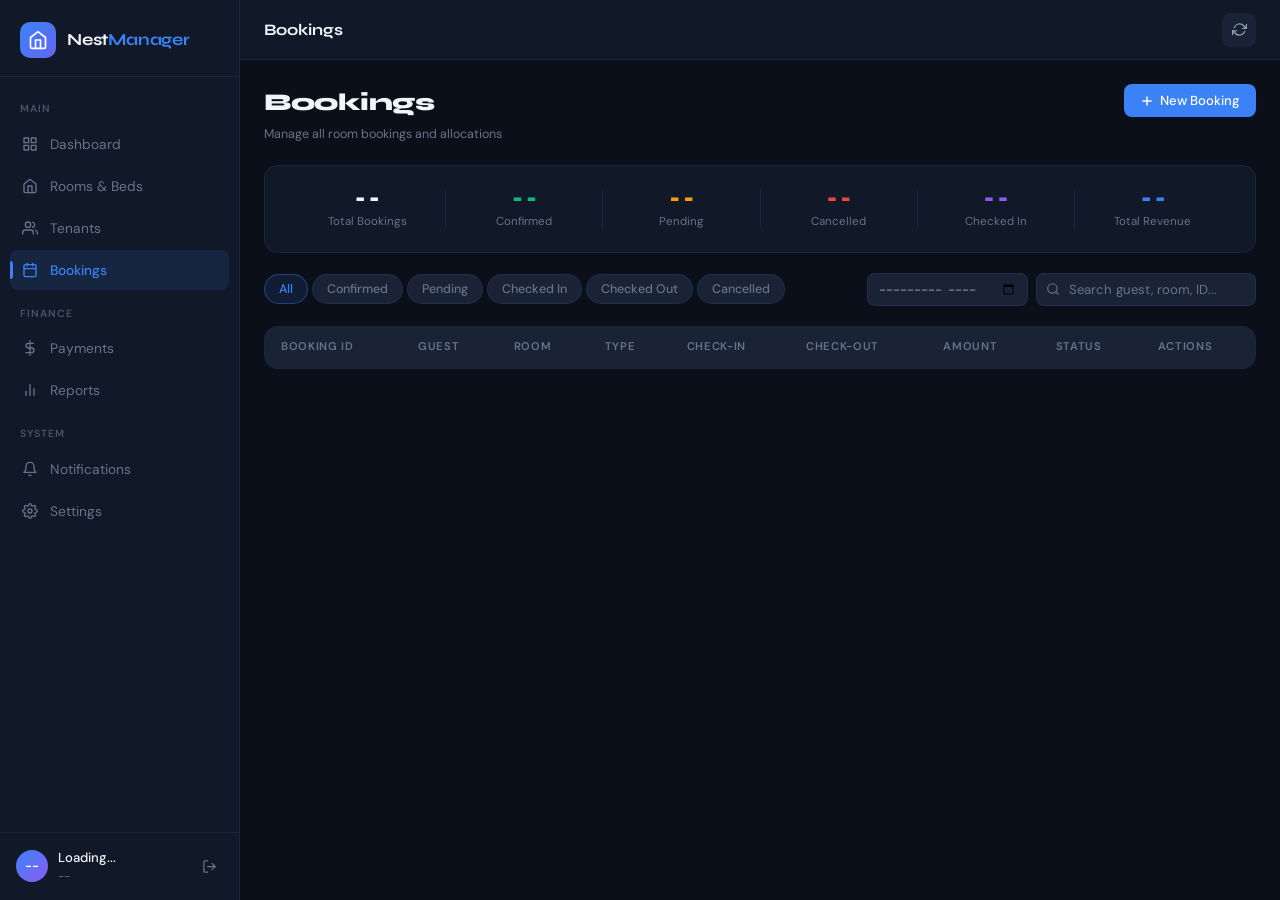
==== nestmanager_frontend/pages/bookings/bookings.html @ 29ba8f21 "Locally working" ====
<!DOCTYPE html>
<html lang="en">
<head>
  <meta charset="UTF-8" />
  <meta name="viewport" content="width=device-width, initial-scale=1.0" />
  <title>NestManager — Bookings</title>
  <link rel="preconnect" href="https://fonts.googleapis.com" />
  <link rel="preconnect" href="https://fonts.gstatic.com" crossorigin />
  <link href="https://fonts.googleapis.com/css2?family=Syne:wght@400;600;700;800&family=DM+Sans:wght@300;400;500&display=swap" rel="stylesheet" />
  <link rel="stylesheet" href="bookings.css" />
</head>
<body>

  <!-- ===================== SIDEBAR ===================== -->
  <aside class="sidebar" id="sidebar">
    <div class="sidebar-top">
      <div class="sidebar-logo">
        <div class="logo-icon">
          <svg width="20" height="20" viewBox="0 0 24 24" fill="none" stroke="currentColor" stroke-width="2" stroke-linecap="round" stroke-linejoin="round">
            <path d="M3 9l9-7 9 7v11a2 2 0 0 1-2 2H5a2 2 0 0 1-2-2z"/>
            <polyline points="9 22 9 12 15 12 15 22"/>
          </svg>
        </div>
        <span class="logo-text">Nest<em>Manager</em></span>
      </div>
      <nav class="sidebar-nav" aria-label="Main navigation">
        <span class="nav-section-label">Main</span>
        <a href="../dashboard/dashboard.html" class="nav-item">
          <span class="nav-icon"><svg width="16" height="16" viewBox="0 0 24 24" fill="none" stroke="currentColor" stroke-width="2" stroke-linecap="round" stroke-linejoin="round"><rect x="3" y="3" width="7" height="7"/><rect x="14" y="3" width="7" height="7"/><rect x="14" y="14" width="7" height="7"/><rect x="3" y="14" width="7" height="7"/></svg></span>
          <span class="nav-label">Dashboard</span>
        </a>
        <a href="../rooms/rooms.html" class="nav-item">
          <span class="nav-icon"><svg width="16" height="16" viewBox="0 0 24 24" fill="none" stroke="currentColor" stroke-width="2" stroke-linecap="round" stroke-linejoin="round"><path d="M3 9l9-7 9 7v11a2 2 0 0 1-2 2H5a2 2 0 0 1-2-2z"/><polyline points="9 22 9 12 15 12 15 22"/></svg></span>
          <span class="nav-label">Rooms &amp; Beds</span>
        </a>
        <a href="../tenants/tenants.html" class="nav-item">
          <span class="nav-icon"><svg width="16" height="16" viewBox="0 0 24 24" fill="none" stroke="currentColor" stroke-width="2" stroke-linecap="round" stroke-linejoin="round"><path d="M17 21v-2a4 4 0 0 0-4-4H5a4 4 0 0 0-4 4v2"/><circle cx="9" cy="7" r="4"/><path d="M23 21v-2a4 4 0 0 0-3-3.87"/><path d="M16 3.13a4 4 0 0 1 0 7.75"/></svg></span>
          <span class="nav-label">Tenants</span>
        </a>
        <a href="bookings.html" class="nav-item active">
          <span class="nav-icon"><svg width="16" height="16" viewBox="0 0 24 24" fill="none" stroke="currentColor" stroke-width="2" stroke-linecap="round" stroke-linejoin="round"><rect x="3" y="4" width="18" height="18" rx="2" ry="2"/><line x1="16" y1="2" x2="16" y2="6"/><line x1="8" y1="2" x2="8" y2="6"/><line x1="3" y1="10" x2="21" y2="10"/></svg></span>
          <span class="nav-label">Bookings</span>
        </a>
        <span class="nav-section-label">Finance</span>
        <a href="../payments/payments.html" class="nav-item">
          <span class="nav-icon"><svg width="16" height="16" viewBox="0 0 24 24" fill="none" stroke="currentColor" stroke-width="2" stroke-linecap="round" stroke-linejoin="round"><line x1="12" y1="1" x2="12" y2="23"/><path d="M17 5H9.5a3.5 3.5 0 0 0 0 7h5a3.5 3.5 0 0 1 0 7H6"/></svg></span>
          <span class="nav-label">Payments</span>
        </a>
        <a href="../reports/reports.html" class="nav-item">
          <span class="nav-icon"><svg width="16" height="16" viewBox="0 0 24 24" fill="none" stroke="currentColor" stroke-width="2" stroke-linecap="round" stroke-linejoin="round"><line x1="18" y1="20" x2="18" y2="10"/><line x1="12" y1="20" x2="12" y2="4"/><line x1="6" y1="20" x2="6" y2="14"/></svg></span>
          <span class="nav-label">Reports</span>
        </a>
        <span class="nav-section-label">System</span>
        <a href="../notifications/notifications.html" class="nav-item">
          <span class="nav-icon"><svg width="16" height="16" viewBox="0 0 24 24" fill="none" stroke="currentColor" stroke-width="2" stroke-linecap="round" stroke-linejoin="round"><path d="M18 8A6 6 0 0 0 6 8c0 7-3 9-3 9h18s-3-2-3-9"/><path d="M13.73 21a2 2 0 0 1-3.46 0"/></svg></span>
          <span class="nav-label">Notifications</span>
        </a>
        <a href="../settings/settings.html" class="nav-item">
          <span class="nav-icon"><svg width="16" height="16" viewBox="0 0 24 24" fill="none" stroke="currentColor" stroke-width="2" stroke-linecap="round" stroke-linejoin="round"><circle cx="12" cy="12" r="3"/><path d="M19.4 15a1.65 1.65 0 0 0 .33 1.82l.06.06a2 2 0 0 1-2.83 2.83l-.06-.06a1.65 1.65 0 0 0-1.82-.33 1.65 1.65 0 0 0-1 1.51V21a2 2 0 0 1-4 0v-.09A1.65 1.65 0 0 0 9 19.4a1.65 1.65 0 0 0-1.82.33l-.06.06a2 2 0 0 1-2.83-2.83l.06-.06A1.65 1.65 0 0 0 4.68 15a1.65 1.65 0 0 0-1.51-1H3a2 2 0 0 1 0-4h.09A1.65 1.65 0 0 0 4.6 9a1.65 1.65 0 0 0-.33-1.82l-.06-.06a2 2 0 0 1 2.83-2.83l.06.06A1.65 1.65 0 0 0 9 4.68a1.65 1.65 0 0 0 1-1.51V3a2 2 0 0 1 4 0v.09a1.65 1.65 0 0 0 1 1.51 1.65 1.65 0 0 0 1.82-.33l.06-.06a2 2 0 0 1 2.83 2.83l-.06.06A1.65 1.65 0 0 0 19.4 9a1.65 1.65 0 0 0 1.51 1H21a2 2 0 0 1 0 4h-.09a1.65 1.65 0 0 0-1.51 1z"/></svg></span>
          <span class="nav-label">Settings</span>
        </a>
      </nav>
    </div>
    <div class="sidebar-user">
      <div class="user-avatar" id="user-avatar">--</div>
      <div class="user-info">
        <span class="user-name" id="user-name">Loading...</span>
        <span class="user-role" id="user-role">--</span>
      </div>
      <button class="logout-btn" id="logout-btn" title="Sign out" aria-label="Sign out">
        <svg width="15" height="15" viewBox="0 0 24 24" fill="none" stroke="currentColor" stroke-width="2" stroke-linecap="round" stroke-linejoin="round"><path d="M9 21H5a2 2 0 0 1-2-2V5a2 2 0 0 1 2-2h4"/><polyline points="16 17 21 12 16 7"/><line x1="21" y1="12" x2="9" y2="12"/></svg>
      </button>
    </div>
  </aside>

  <div class="sidebar-overlay" id="sidebar-overlay"></div>

  <!-- ===================== MAIN ===================== -->
  <div class="main-wrap">

    <header class="topbar">
      <button class="menu-toggle" id="menu-toggle" aria-label="Toggle sidebar">
        <svg width="18" height="18" viewBox="0 0 24 24" fill="none" stroke="currentColor" stroke-width="2" stroke-linecap="round" stroke-linejoin="round"><line x1="3" y1="6" x2="21" y2="6"/><line x1="3" y1="12" x2="21" y2="12"/><line x1="3" y1="18" x2="21" y2="18"/></svg>
      </button>
      <div class="topbar-title">Bookings</div>
      <div class="topbar-right">
        <div class="topbar-date" id="topbar-date"></div>
        <button class="topbar-icon-btn" id="refresh-btn" title="Refresh" aria-label="Refresh bookings">
          <svg width="15" height="15" viewBox="0 0 24 24" fill="none" stroke="currentColor" stroke-width="2" stroke-linecap="round" stroke-linejoin="round"><polyline points="23 4 23 10 17 10"/><polyline points="1 20 1 14 7 14"/><path d="M3.51 9a9 9 0 0 1 14.85-3.36L23 10M1 14l4.64 4.36A9 9 0 0 0 20.49 15"/></svg>
        </button>
      </div>
    </header>

    <main class="main-content">

      <!-- Page header -->
      <div class="page-header">
        <div>
          <h1 class="page-title">Bookings</h1>
          <p class="page-sub" id="page-sub">Manage all room bookings and allocations</p>
        </div>
        <button class="btn btn-primary" id="add-booking-btn">
          <svg width="14" height="14" viewBox="0 0 24 24" fill="none" stroke="currentColor" stroke-width="2.5" stroke-linecap="round" stroke-linejoin="round"><line x1="12" y1="5" x2="12" y2="19"/><line x1="5" y1="12" x2="19" y2="12"/></svg>
          New Booking
        </button>
      </div>

      <!-- Summary strip -->
      <div class="summary-strip">
        <div class="summary-item">
          <span class="summary-value" id="sum-total">--</span>
          <span class="summary-label">Total Bookings</span>
        </div>
        <div class="summary-divider"></div>
        <div class="summary-item">
          <span class="summary-value summary-value--green" id="sum-confirmed">--</span>
          <span class="summary-label">Confirmed</span>
        </div>
        <div class="summary-divider"></div>
        <div class="summary-item">
          <span class="summary-value summary-value--yellow" id="sum-pending">--</span>
          <span class="summary-label">Pending</span>
        </div>
        <div class="summary-divider"></div>
        <div class="summary-item">
          <span class="summary-value summary-value--red" id="sum-cancelled">--</span>
          <span class="summary-label">Cancelled</span>
        </div>
        <div class="summary-divider"></div>
        <div class="summary-item">
          <span class="summary-value summary-value--purple" id="sum-checkedin">--</span>
          <span class="summary-label">Checked In</span>
        </div>
        <div class="summary-divider"></div>
        <div class="summary-item">
          <span class="summary-value summary-value--blue" id="sum-revenue">--</span>
          <span class="summary-label">Total Revenue</span>
        </div>
      </div>

      <!-- Toolbar -->
      <div class="toolbar">
        <div class="filters">
          <button class="filter-btn active" data-filter="ALL">All</button>
          <button class="filter-btn" data-filter="CONFIRMED">Confirmed</button>
          <button class="filter-btn" data-filter="PENDING">Pending</button>
          <button class="filter-btn" data-filter="CHECKED_IN">Checked In</button>
          <button class="filter-btn" data-filter="CHECKED_OUT">Checked Out</button>
          <button class="filter-btn" data-filter="CANCELLED">Cancelled</button>
        </div>
        <div class="toolbar-right">
          <input type="month" id="month-filter" class="filter-select" aria-label="Filter by month" />
          <div class="search-wrap">
            <svg class="search-icon" width="14" height="14" viewBox="0 0 24 24" fill="none" stroke="currentColor" stroke-width="2" stroke-linecap="round" stroke-linejoin="round"><circle cx="11" cy="11" r="8"/><line x1="21" y1="21" x2="16.65" y2="16.65"/></svg>
            <input type="text" id="search-input" class="search-input" placeholder="Search guest, room, ID..." aria-label="Search bookings" />
          </div>
        </div>
      </div>

      <!-- Bookings table -->
      <div class="table-panel">
        <table class="bookings-table">
          <thead>
            <tr>
              <th>Booking ID</th>
              <th>Guest</th>
              <th>Room</th>
              <th>Type</th>
              <th>Check-in</th>
              <th>Check-out</th>
              <th>Amount</th>
              <th>Status</th>
              <th>Actions</th>
            </tr>
          </thead>
          <tbody id="bookings-tbody"></tbody>
        </table>

        <!-- Empty state -->
        <div class="empty-state hidden" id="empty-state">
          <div class="empty-icon">
            <svg width="44" height="44" viewBox="0 0 24 24" fill="none" stroke="currentColor" stroke-width="1" stroke-linecap="round" stroke-linejoin="round"><rect x="3" y="4" width="18" height="18" rx="2" ry="2"/><line x1="16" y1="2" x2="16" y2="6"/><line x1="8" y1="2" x2="8" y2="6"/><line x1="3" y1="10" x2="21" y2="10"/></svg>
          </div>
          <h3 class="empty-title">No bookings found</h3>
          <p class="empty-sub">Try adjusting your filters or create a new booking.</p>
          <button class="btn btn-primary" id="empty-add-btn">New Booking</button>
        </div>
      </div>

    </main>
  </div>

  <!-- ===================== ADD / EDIT BOOKING MODAL ===================== -->
  <div class="modal-overlay" id="booking-modal" role="dialog" aria-modal="true" aria-labelledby="modal-title">
    <div class="modal">
      <div class="modal-header">
        <h2 class="modal-title" id="modal-title">New Booking</h2>
        <button class="modal-close" id="modal-close" aria-label="Close modal">
          <svg width="16" height="16" viewBox="0 0 24 24" fill="none" stroke="currentColor" stroke-width="2" stroke-linecap="round" stroke-linejoin="round"><line x1="18" y1="6" x2="6" y2="18"/><line x1="6" y1="6" x2="18" y2="18"/></svg>
        </button>
      </div>
      <div class="modal-body">
        <form id="booking-form" novalidate>
          <input type="hidden" id="booking-id" />

          <!-- Guest Info -->
          <div class="form-section-label">Guest Information</div>
          <div class="form-grid">
            <div class="field-group">
              <label class="field-label" for="f-guest-name">Guest Name <span class="required">*</span></label>
              <input type="text" id="f-guest-name" class="field-input" placeholder="Full name" required />
              <span class="field-error" id="err-guest-name"></span>
            </div>
            <div class="field-group">
              <label class="field-label" for="f-guest-phone">Phone <span class="required">*</span></label>
              <input type="tel" id="f-guest-phone" class="field-input" placeholder="+91 XXXXX XXXXX" required />
              <span class="field-error" id="err-guest-phone"></span>
            </div>
            <div class="field-group">
              <label class="field-label" for="f-guest-email">Email</label>
              <input type="email" id="f-guest-email" class="field-input" placeholder="email@example.com" />
            </div>
            <div class="field-group">
              <label class="field-label" for="f-guests-count">No. of Guests</label>
              <input type="number" id="f-guests-count" class="field-input" placeholder="1" min="1" max="10" value="1" />
            </div>
          </div>

          <!-- Room & Stay -->
          <div class="form-section-label">Room &amp; Stay Details</div>
          <div class="form-grid">
            <div class="field-group">
              <label class="field-label" for="f-room">Room <span class="required">*</span></label>
              <select id="f-room" class="field-input field-select">
                <option value="">-- Select Room --</option>
              </select>
              <span class="field-error" id="err-room"></span>
            </div>
            <div class="field-group">
              <label class="field-label" for="f-booking-type">Booking Type</label>
              <select id="f-booking-type" class="field-input field-select">
                <option value="MONTHLY">Monthly (Long-term)</option>
                <option value="WEEKLY">Weekly</option>
                <option value="DAILY">Daily (Short-term)</option>
              </select>
            </div>
            <div class="field-group">
              <label class="field-label" for="f-checkin">Check-in Date <span class="required">*</span></label>
              <input type="date" id="f-checkin" class="field-input" required />
              <span class="field-error" id="err-checkin"></span>
            </div>
            <div class="field-group">
              <label class="field-label" for="f-checkout">Check-out Date</label>
              <input type="date" id="f-checkout" class="field-input" />
            </div>
            <div class="field-group">
              <label class="field-label" for="f-amount">Amount (₹) <span class="required">*</span></label>
              <input type="number" id="f-amount" class="field-input" placeholder="e.g. 6000" min="0" required />
              <span class="field-error" id="err-amount"></span>
            </div>
            <div class="field-group">
              <label class="field-label" for="f-advance">Advance Paid (₹)</label>
              <input type="number" id="f-advance" class="field-input" placeholder="e.g. 2000" min="0" />
            </div>
            <div class="field-group">
              <label class="field-label" for="f-status">Status</label>
              <select id="f-status" class="field-input field-select">
                <option value="CONFIRMED">Confirmed</option>
                <option value="PENDING">Pending</option>
                <option value="CHECKED_IN">Checked In</option>
                <option value="CHECKED_OUT">Checked Out</option>
                <option value="CANCELLED">Cancelled</option>
              </select>
            </div>
            <div class="field-group">
              <label class="field-label" for="f-payment-status">Payment Status</label>
              <select id="f-payment-status" class="field-input field-select">
                <option value="UNPAID">Unpaid</option>
                <option value="PARTIAL">Partial</option>
                <option value="PAID">Paid</option>
              </select>
            </div>
          </div>

          <div class="field-group">
            <label class="field-label" for="f-notes">Special Requests / Notes</label>
            <textarea id="f-notes" class="field-textarea" placeholder="Any special requests or notes..."></textarea>
          </div>

          <div class="modal-footer">
            <button type="button" class="btn btn-secondary" id="modal-cancel">Cancel</button>
            <button type="submit" class="btn btn-primary" id="modal-submit">
              <span id="submit-text">Create Booking</span>
              <span class="btn-spinner hidden" id="submit-spinner"></span>
            </button>
          </div>
        </form>
      </div>
    </div>
  </div>

  <!-- ===================== BOOKING DETAIL MODAL ===================== -->
  <div class="modal-overlay" id="detail-modal" role="dialog" aria-modal="true" aria-labelledby="detail-title">
    <div class="modal modal--detail">
      <div class="modal-header">
        <h2 class="modal-title" id="detail-title">Booking Details</h2>
        <button class="modal-close" id="detail-close" aria-label="Close">
          <svg width="16" height="16" viewBox="0 0 24 24" fill="none" stroke="currentColor" stroke-width="2" stroke-linecap="round" stroke-linejoin="round"><line x1="18" y1="6" x2="6" y2="18"/><line x1="6" y1="6" x2="18" y2="18"/></svg>
        </button>
      </div>
      <div class="modal-body" id="detail-body"></div>
    </div>
  </div>

  <!-- ===================== CANCEL CONFIRM MODAL ===================== -->
  <div class="modal-overlay" id="cancel-modal" role="dialog" aria-modal="true">
    <div class="modal modal--sm">
      <div class="modal-header">
        <h2 class="modal-title">Cancel Booking</h2>
        <button class="modal-close" id="cancel-modal-close" aria-label="Close">
          <svg width="16" height="16" viewBox="0 0 24 24" fill="none" stroke="currentColor" stroke-width="2" stroke-linecap="round" stroke-linejoin="round"><line x1="18" y1="6" x2="6" y2="18"/><line x1="6" y1="6" x2="18" y2="18"/></svg>
        </button>
      </div>
      <div class="modal-body">
        <p class="confirm-msg">Are you sure you want to cancel booking <strong id="cancel-booking-id">--</strong> for <strong id="cancel-guest-name">--</strong>? This action cannot be undone.</p>
        <div class="modal-footer">
          <button class="btn btn-secondary" id="cancel-no">Keep Booking</button>
          <button class="btn btn-danger" id="cancel-yes">
            <span id="cancel-text">Cancel Booking</span>
            <span class="btn-spinner hidden" id="cancel-spinner"></span>
          </button>
        </div>
      </div>
    </div>
  </div>

  <!-- Toast -->
  <div class="toast-container" id="toast-container" aria-live="polite"></div>

  <script src="bookings.js"></script>
</body>
</html>
---- nestmanager_frontend/pages/bookings/bookings.css ----
/* ============================================================
   bookings.css — NestManager Bookings Page
   ============================================================ */

:root {
  --bg:          #0b0f1a;
  --surface:     #111827;
  --surface2:    #1a2236;
  --surface3:    #1e2a3a;
  --border:      rgba(99,179,255,0.09);
  --border-hov:  rgba(99,179,255,0.2);

  --accent:      #3b82f6;
  --accent-hov:  #2563eb;
  --accent-dim:  rgba(59,130,246,0.12);

  --green:       #10b981;
  --green-dim:   rgba(16,185,129,0.12);
  --red:         #ef4444;
  --red-dim:     rgba(239,68,68,0.12);
  --yellow:      #f59e0b;
  --yellow-dim:  rgba(245,158,11,0.12);
  --purple:      #8b5cf6;
  --purple-dim:  rgba(139,92,246,0.12);
  --cyan:        #06b6d4;
  --cyan-dim:    rgba(6,182,212,0.12);

  --text:        #f1f5f9;
  --text2:       #94a3b8;
  --text3:       #64748b;
  --text4:       #475569;

  --font-head:   'Syne', sans-serif;
  --font-body:   'DM Sans', sans-serif;
  --sidebar-w:   240px;
  --topbar-h:    60px;
  --radius:      14px;
  --radius-sm:   8px;
  --radius-xs:   6px;
  --shadow:      0 4px 24px rgba(0,0,0,0.4);
  --transition:  0.2s ease;
}

*,*::before,*::after { box-sizing:border-box; margin:0; padding:0; }
html,body { height:100%; }
body { background:var(--bg); color:var(--text); font-family:var(--font-body); font-size:14px; line-height:1.6; display:flex; overflow:auto; }
a { text-decoration:none; color:inherit; }
button { cursor:pointer; font-family:var(--font-body); }
::-webkit-scrollbar { width:5px; height:5px; }
::-webkit-scrollbar-track { background:transparent; }
::-webkit-scrollbar-thumb { background:var(--surface3); border-radius:99px; }

/* ================================================================
   SIDEBAR
   ================================================================ */
.sidebar { width:var(--sidebar-w); min-width:var(--sidebar-w); height:100vh; background:var(--surface); border-right:1px solid var(--border); display:flex; flex-direction:column; position:fixed; left:0; top:0; z-index:200; transition:transform .3s ease; }
.sidebar-top { flex:1; display:flex; flex-direction:column; overflow:hidden; }
.sidebar-logo { display:flex; align-items:center; gap:11px; padding:22px 20px 18px; border-bottom:1px solid var(--border); }
.logo-icon { width:36px; height:36px; background:linear-gradient(135deg,var(--accent),#6366f1); border-radius:10px; display:flex; align-items:center; justify-content:center; color:#fff; flex-shrink:0; }
.logo-text { font-family:var(--font-head); font-size:1.05rem; font-weight:700; letter-spacing:-0.2px; }
.logo-text em { font-style:normal; color:var(--accent); }
.sidebar-nav { flex:1; padding:10px; overflow-y:auto; display:flex; flex-direction:column; gap:2px; }
.nav-section-label { font-size:.65rem; font-weight:600; letter-spacing:.09em; text-transform:uppercase; color:var(--text4); padding:10px 10px 4px; margin-top:4px; }
.nav-item { display:flex; align-items:center; gap:10px; padding:9px 12px; border-radius:var(--radius-sm); color:var(--text3); font-size:.86rem; transition:background var(--transition),color var(--transition); position:relative; }
.nav-item:hover { background:var(--surface2); color:var(--text2); }
.nav-item.active { background:var(--accent-dim); color:var(--accent); font-weight:500; }
.nav-item.active::before { content:''; position:absolute; left:0; top:50%; transform:translateY(-50%); width:3px; height:18px; background:var(--accent); border-radius:0 3px 3px 0; }
.nav-icon { display:flex; align-items:center; width:18px; flex-shrink:0; }
.nav-label { flex:1; }
.sidebar-user { display:flex; align-items:center; gap:10px; padding:14px 16px; border-top:1px solid var(--border); }
.user-avatar { width:32px; height:32px; border-radius:50%; background:linear-gradient(135deg,var(--accent),var(--purple)); display:flex; align-items:center; justify-content:center; font-size:.75rem; font-weight:700; color:#fff; flex-shrink:0; }
.user-info { flex:1; display:flex; flex-direction:column; overflow:hidden; }
.user-name { font-size:.82rem; font-weight:500; color:var(--text); white-space:nowrap; overflow:hidden; text-overflow:ellipsis; }
.user-role { font-size:.72rem; color:var(--text3); }
.logout-btn { background:none; border:none; color:var(--text3); display:flex; align-items:center; padding:6px; border-radius:var(--radius-xs); transition:background var(--transition),color var(--transition); }
.logout-btn:hover { background:var(--red-dim); color:var(--red); }
.sidebar-overlay { display:none; position:fixed; inset:0; background:rgba(0,0,0,.6); z-index:199; backdrop-filter:blur(2px); }
.sidebar-overlay.visible { display:block; }

/* ================================================================
   LAYOUT
   ================================================================ */
.main-wrap { margin-left:var(--sidebar-w); flex:1; display:flex; flex-direction:column; min-height:100vh; overflow:visible; }
.topbar { height:var(--topbar-h); background:var(--surface); border-bottom:1px solid var(--border); display:flex; align-items:center; padding:0 24px; gap:14px; flex-shrink:0; z-index:10; }
.menu-toggle { display:none; background:none; border:none; color:var(--text2); padding:6px; border-radius:var(--radius-xs); transition:background var(--transition); }
.menu-toggle:hover { background:var(--surface2); }
.topbar-title { flex:1; font-family:var(--font-head); font-size:1rem; font-weight:700; color:var(--text); }
.topbar-right { display:flex; align-items:center; gap:8px; }
.topbar-date { font-size:.78rem; color:var(--text3); padding:0 10px; }
.topbar-icon-btn { width:34px; height:34px; background:var(--surface2); border:1px solid var(--border); border-radius:var(--radius-sm); color:var(--text2); display:flex; align-items:center; justify-content:center; border:none; transition:background var(--transition),color var(--transition); }
.topbar-icon-btn:hover { background:var(--surface3); color:var(--text); }
@keyframes spin { to { transform:rotate(360deg); } }
.spinning svg { animation:spin .7s linear infinite; }
.main-content { flex:1; padding:24px; display:flex; flex-direction:column; gap:20px; }

/* ================================================================
   PAGE HEADER
   ================================================================ */
.page-header { display:flex; align-items:flex-start; justify-content:space-between; gap:16px; flex-wrap:wrap; }
.page-title { font-family:var(--font-head); font-size:1.5rem; font-weight:800; letter-spacing:-.5px; }
.page-sub { font-size:.78rem; color:var(--text3); margin-top:3px; }

/* ================================================================
   BUTTONS
   ================================================================ */
.btn { display:inline-flex; align-items:center; gap:6px; padding:8px 16px; border-radius:var(--radius-sm); font-family:var(--font-body); font-size:.82rem; font-weight:500; border:none; transition:background var(--transition),box-shadow var(--transition); cursor:pointer; }
.btn-primary   { background:var(--accent); color:#fff; }
.btn-primary:hover { background:var(--accent-hov); box-shadow:0 4px 16px rgba(59,130,246,.3); }
.btn-secondary { background:var(--surface2); color:var(--text2); border:1px solid var(--border); }
.btn-secondary:hover { background:var(--surface3); color:var(--text); }
.btn-success   { background:var(--green); color:#fff; }
.btn-success:hover { background:#059669; }
.btn-danger    { background:var(--red); color:#fff; }
.btn-danger:hover { background:#dc2626; }
.btn-warning   { background:var(--yellow); color:#1a1a1a; }
.btn-warning:hover { background:#d97706; }
.btn-sm { padding:5px 10px; font-size:.76rem; }
.btn:disabled { opacity:.6; cursor:not-allowed; }
.btn-spinner { width:13px; height:13px; border:2px solid rgba(255,255,255,.3); border-top-color:#fff; border-radius:50%; animation:spin .7s linear infinite; }

/* ================================================================
   SUMMARY STRIP
   ================================================================ */
.summary-strip { display:flex; align-items:center; background:var(--surface); border:1px solid var(--border); border-radius:var(--radius); padding:16px 24px; flex-wrap:wrap; }
.summary-item { display:flex; flex-direction:column; align-items:center; flex:1; min-width:90px; padding:4px 0; }
.summary-value { font-family:var(--font-head); font-size:1.5rem; font-weight:800; color:var(--text); line-height:1; }
.summary-value--green  { color:var(--green); }
.summary-value--yellow { color:var(--yellow); }
.summary-value--red    { color:var(--red); }
.summary-value--purple { color:var(--purple); }
.summary-value--blue   { color:var(--accent); }
.summary-label { font-size:.72rem; color:var(--text3); margin-top:3px; text-align:center; }
.summary-divider { width:1px; height:40px; background:var(--border); flex-shrink:0; }

/* ================================================================
   TOOLBAR
   ================================================================ */
.toolbar { display:flex; align-items:center; justify-content:space-between; gap:12px; flex-wrap:wrap; }
.filters { display:flex; gap:4px; flex-wrap:wrap; }
.filter-btn { padding:6px 14px; border-radius:99px; background:var(--surface2); border:1px solid var(--border); color:var(--text3); font-size:.78rem; font-weight:500; font-family:var(--font-body); transition:all var(--transition); cursor:pointer; }
.filter-btn:hover { border-color:var(--border-hov); color:var(--text2); }
.filter-btn.active { background:var(--accent-dim); border-color:rgba(59,130,246,.4); color:var(--accent); }
.toolbar-right { display:flex; align-items:center; gap:8px; flex-wrap:wrap; }
.filter-select { background:var(--surface2); border:1px solid var(--border); border-radius:var(--radius-sm); color:var(--text2); font-family:var(--font-body); font-size:.82rem; padding:6px 10px; outline:none; cursor:pointer; }
.filter-select option { background:var(--surface2); }
.search-wrap { position:relative; display:flex; align-items:center; }
.search-icon { position:absolute; left:10px; color:var(--text3); pointer-events:none; }
.search-input { background:var(--surface2); border:1px solid var(--border); border-radius:var(--radius-sm); color:var(--text); font-family:var(--font-body); font-size:.82rem; padding:7px 12px 7px 32px; outline:none; width:220px; transition:border-color var(--transition); }
.search-input:focus { border-color:rgba(59,130,246,.5); }
.search-input::placeholder { color:var(--text3); }

/* ================================================================
   TABLE
   ================================================================ */
.table-panel { background:var(--surface); border:1px solid var(--border); border-radius:var(--radius); overflow:hidden; }
.bookings-table { width:100%; border-collapse:collapse; font-size:.83rem; }
.bookings-table th { text-align:left; padding:11px 16px; background:var(--surface2); color:var(--text3); font-size:.7rem; font-weight:600; letter-spacing:.06em; text-transform:uppercase; border-bottom:1px solid var(--border); white-space:nowrap; position:sticky; top:0; z-index:1; }
.bookings-table td { padding:13px 16px; border-bottom:1px solid var(--border); color:var(--text2); vertical-align:middle; }
.bookings-table tr:last-child td { border-bottom:none; }
.bookings-table tbody tr { transition:background var(--transition); cursor:pointer; }
.bookings-table tbody tr:hover td { background:rgba(255,255,255,.025); }

/* Booking ID cell */
.booking-id-cell { font-family:var(--font-head); font-size:.78rem; font-weight:700; color:var(--text3); }

/* Guest cell */
.guest-cell { display:flex; align-items:center; gap:10px; }
.guest-avatar { width:32px; height:32px; border-radius:50%; display:flex; align-items:center; justify-content:center; font-size:.72rem; font-weight:700; color:#fff; flex-shrink:0; }
.guest-name  { font-size:.84rem; font-weight:500; color:var(--text); }
.guest-phone { font-size:.72rem; color:var(--text3); margin-top:1px; }

/* Room badge */
.room-badge { display:inline-flex; align-items:center; background:var(--accent-dim); color:var(--accent); border-radius:6px; padding:3px 9px; font-size:.74rem; font-weight:600; }

/* Booking type badge */
.type-badge { font-size:.68rem; font-weight:600; padding:2px 8px; border-radius:99px; }
.type-badge--monthly { background:var(--purple-dim); color:#a78bfa; }
.type-badge--weekly  { background:var(--cyan-dim);   color:#22d3ee; }
.type-badge--daily   { background:var(--yellow-dim); color:#fbbf24; }

/* Status badge */
.status-badge { font-size:.66rem; font-weight:700; padding:3px 9px; border-radius:99px; text-transform:uppercase; letter-spacing:.04em; white-space:nowrap; }
.status-badge--confirmed   { background:var(--green-dim);  color:#34d399; }
.status-badge--pending     { background:var(--yellow-dim); color:#fbbf24; }
.status-badge--checked-in  { background:var(--accent-dim); color:#60a5fa; }
.status-badge--checked-out { background:var(--surface3);   color:var(--text3); }
.status-badge--cancelled   { background:var(--red-dim);    color:#f87171; }

/* Payment badge */
.pay-badge { font-size:.65rem; font-weight:600; padding:2px 7px; border-radius:4px; margin-left:4px; }
.pay-badge--paid    { background:var(--green-dim);  color:#34d399; }
.pay-badge--partial { background:var(--yellow-dim); color:#fbbf24; }
.pay-badge--unpaid  { background:var(--red-dim);    color:#f87171; }

/* Table actions */
.table-actions { display:flex; gap:5px; flex-wrap:nowrap; }

/* ================================================================
   EMPTY STATE
   ================================================================ */
.empty-state { display:flex; flex-direction:column; align-items:center; justify-content:center; padding:64px 20px; text-align:center; gap:12px; }
.empty-icon { color:var(--text4); margin-bottom:4px; }
.empty-title { font-family:var(--font-head); font-size:1.05rem; font-weight:700; color:var(--text2); }
.empty-sub { font-size:.84rem; color:var(--text3); }

/* ================================================================
   MODALS
   ================================================================ */
.modal-overlay { display:none; position:fixed; inset:0; background:rgba(0,0,0,.7); z-index:300; align-items:center; justify-content:center; padding:20px; backdrop-filter:blur(4px); }
.modal-overlay.open { display:flex; }
.modal { background:var(--surface); border:1px solid var(--border); border-radius:16px; width:100%; max-width:580px; max-height:90vh; overflow-y:auto; animation:modalIn .25s ease; }
.modal--sm     { max-width:420px; }
.modal--detail { max-width:540px; }
@keyframes modalIn { from { opacity:0; transform:scale(.96) translateY(10px); } to { opacity:1; transform:none; } }
.modal-header { display:flex; align-items:center; justify-content:space-between; padding:20px 24px 16px; border-bottom:1px solid var(--border); }
.modal-title  { font-family:var(--font-head); font-size:1rem; font-weight:700; }
.modal-close  { width:28px; height:28px; border-radius:6px; background:var(--surface2); border:none; color:var(--text2); display:flex; align-items:center; justify-content:center; transition:background var(--transition),color var(--transition); }
.modal-close:hover { background:var(--red-dim); color:var(--red); }
.modal-body   { padding:20px 24px 24px; display:flex; flex-direction:column; gap:14px; }
.modal-footer { display:flex; justify-content:flex-end; gap:10px; margin-top:8px; }

/* Form */
.form-section-label { font-size:.7rem; font-weight:700; letter-spacing:.08em; text-transform:uppercase; color:var(--text3); padding-bottom:8px; border-bottom:1px solid var(--border); margin-bottom:2px; }
.form-grid  { display:grid; grid-template-columns:1fr 1fr; gap:14px; }
.field-group { display:flex; flex-direction:column; gap:6px; }
.field-label { font-size:.78rem; font-weight:500; color:var(--text2); }
.required { color:var(--red); }
.field-input { background:var(--surface2); border:1px solid var(--border); border-radius:var(--radius-sm); color:var(--text); font-family:var(--font-body); font-size:.88rem; padding:9px 12px; outline:none; transition:border-color var(--transition),box-shadow var(--transition); width:100%; }
.field-input:focus { border-color:rgba(59,130,246,.5); box-shadow:0 0 0 3px rgba(59,130,246,.1); }
.field-input.is-error { border-color:rgba(239,68,68,.5); }
.field-select { cursor:pointer; appearance:none; -webkit-appearance:none; }
.field-select option { background:var(--surface2); }
.field-error  { font-size:.73rem; color:#f87171; min-height:16px; }
.field-textarea { background:var(--surface2); border:1px solid var(--border); border-radius:var(--radius-sm); color:var(--text); font-family:var(--font-body); font-size:.88rem; padding:9px 12px; outline:none; resize:vertical; min-height:70px; width:100%; transition:border-color var(--transition); }
.field-textarea:focus { border-color:rgba(59,130,246,.5); }

/* Confirm msg */
.confirm-msg { font-size:.87rem; color:var(--text2); line-height:1.6; }
.confirm-msg strong { color:var(--text); }

/* Detail modal */
.detail-header-row { display:flex; align-items:center; gap:14px; padding-bottom:16px; border-bottom:1px solid var(--border); margin-bottom:4px; flex-wrap:wrap; }
.detail-booking-id { font-family:var(--font-head); font-size:.8rem; color:var(--text3); }
.detail-guest-name  { font-family:var(--font-head); font-size:1.1rem; font-weight:700; }
.detail-guest-phone { font-size:.78rem; color:var(--text3); margin-top:2px; }
.detail-grid  { display:grid; grid-template-columns:1fr 1fr; gap:10px; }
.detail-item  { background:var(--surface2); border-radius:var(--radius-sm); padding:11px 13px; }
.detail-item-label { font-size:.69rem; color:var(--text3); text-transform:uppercase; letter-spacing:.06em; margin-bottom:3px; }
.detail-item-value { font-size:.86rem; color:var(--text); font-weight:500; }
.detail-actions { display:flex; gap:8px; margin-top:4px; flex-wrap:wrap; }

/* ================================================================
   TOAST
   ================================================================ */
.toast-container { position:fixed; bottom:24px; right:24px; z-index:500; display:flex; flex-direction:column; gap:8px; pointer-events:none; }
.toast { background:var(--surface3); border:1px solid var(--border); border-radius:10px; padding:12px 16px; display:flex; align-items:center; gap:10px; font-size:.84rem; box-shadow:var(--shadow); animation:toastIn .3s ease; pointer-events:all; min-width:240px; max-width:360px; }
@keyframes toastIn { from { opacity:0; transform:translateX(20px); } to { opacity:1; transform:none; } }
.toast--success { border-left:3px solid var(--green); }
.toast--error   { border-left:3px solid var(--red); }
.toast--info    { border-left:3px solid var(--accent); }
.toast-icon { flex-shrink:0; }
.toast-msg  { flex:1; color:var(--text2); }

/* ================================================================
   UTILITY
   ================================================================ */
.hidden { display:none !important; }

/* ================================================================
   RESPONSIVE
   ================================================================ */
@media (max-width:768px) {
  .sidebar { transform:translateX(-100%); }
  .sidebar.open { transform:translateX(0); }
  .main-wrap { margin-left:0; }
  .menu-toggle { display:flex; }
  .main-content { padding:16px; }
  .form-grid { grid-template-columns:1fr; }
  .detail-grid { grid-template-columns:1fr; }
  .toolbar { flex-direction:column; align-items:flex-start; }
  .toolbar-right { width:100%; }
  .search-input { width:100%; }
  .topbar-date { display:none; }
  .summary-divider { display:none; }
}

@media (max-width:1000px) {
  .bookings-table th:nth-child(4),
  .bookings-table td:nth-child(4) { display:none; }
}

@media (max-width:800px) {
  .bookings-table th:nth-child(6),
  .bookings-table td:nth-child(6) { display:none; }
}

/* ================================================================
   DM MONO — Numbers Font
   Applied to all numeric display elements across the page
   ================================================================ */
@import url("https://fonts.googleapis.com/css2?family=DM+Mono:wght@400;500&display=swap");

.stat-value,
.kpi-value,
.donut-pct,
.legend-item strong,
.finance-value,
.summary-value,
.room-price,
.badge-count,
.nav-badge,
.sum-value,
.metric-value,
.alert-detail,
.occ-pill,
td .amount,
[class*="-amount"],
[class*="-count"]:not(.nav-section-label),
[class*="-value"]:not(.stat-label):not(.panel-title):not(.nav-label):not(.detail-item-label):not(.toggle-label):not(.toggle-desc):not(.kpi-label):not(.item-title):not(.item-sub),
[class*="-price"],
[class*="-revenue"],
[class*="-rent"] {
    font-family: "DM Mono", monospace !important;
    font-variant-numeric: tabular-nums;
    letter-spacing: -0.02em;
}
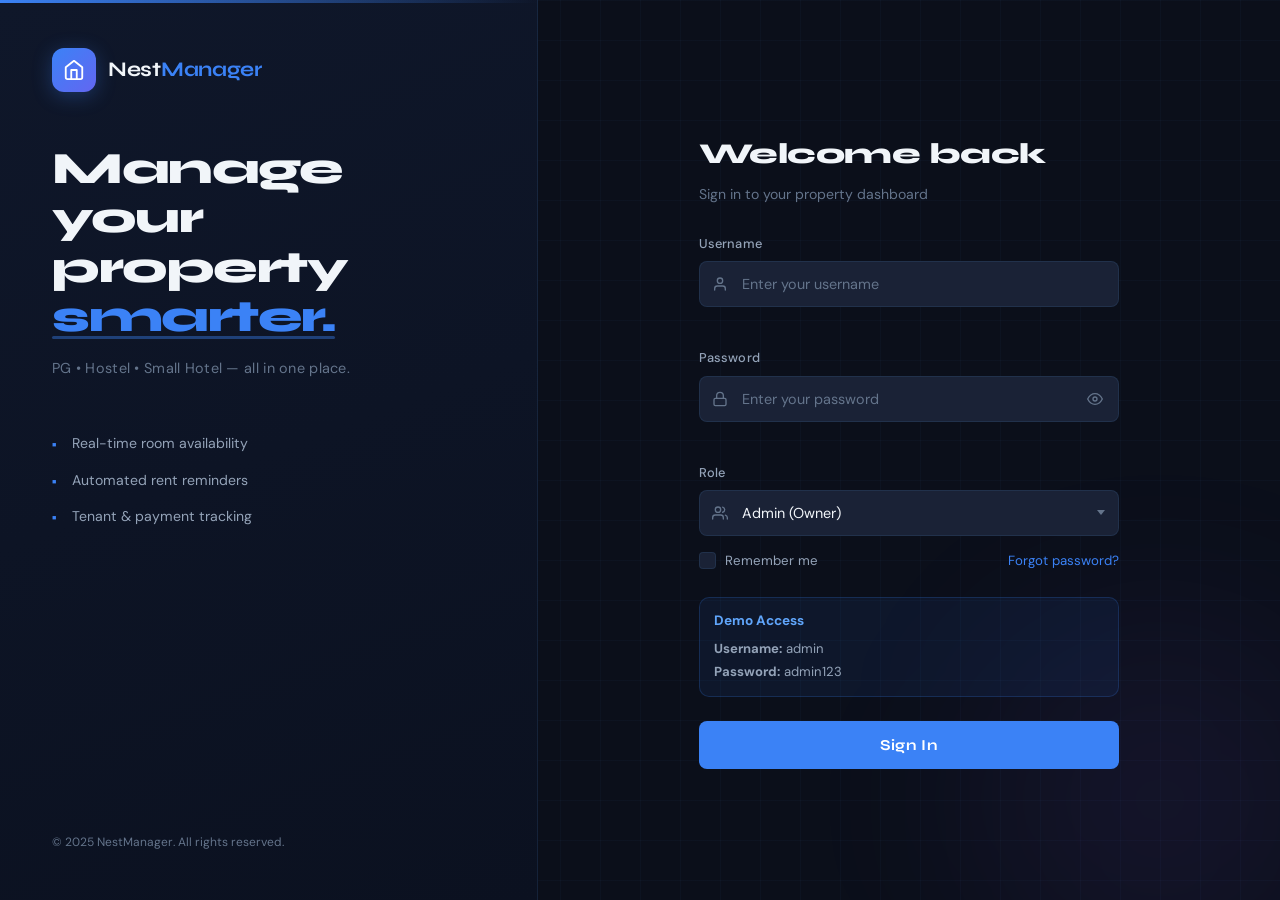
==== commit 7f986411: "Added backend link" ====
--- a/nestmanager_frontend/pages/bookings/bookings.html
+++ b/nestmanager_frontend/pages/bookings/bookings.html
@@ -3,7 +3,7 @@
 <head>
   <meta charset="UTF-8" />
   <meta name="viewport" content="width=device-width, initial-scale=1.0" />
-  <title>NestManager — Bookings</title>
+  <title>NestManager - Bookings</title>
   <link rel="preconnect" href="https://fonts.googleapis.com" />
   <link rel="preconnect" href="https://fonts.gstatic.com" crossorigin />
   <link href="https://fonts.googleapis.com/css2?family=Syne:wght@400;600;700;800&family=DM+Sans:wght@300;400;500&display=swap" rel="stylesheet" />
